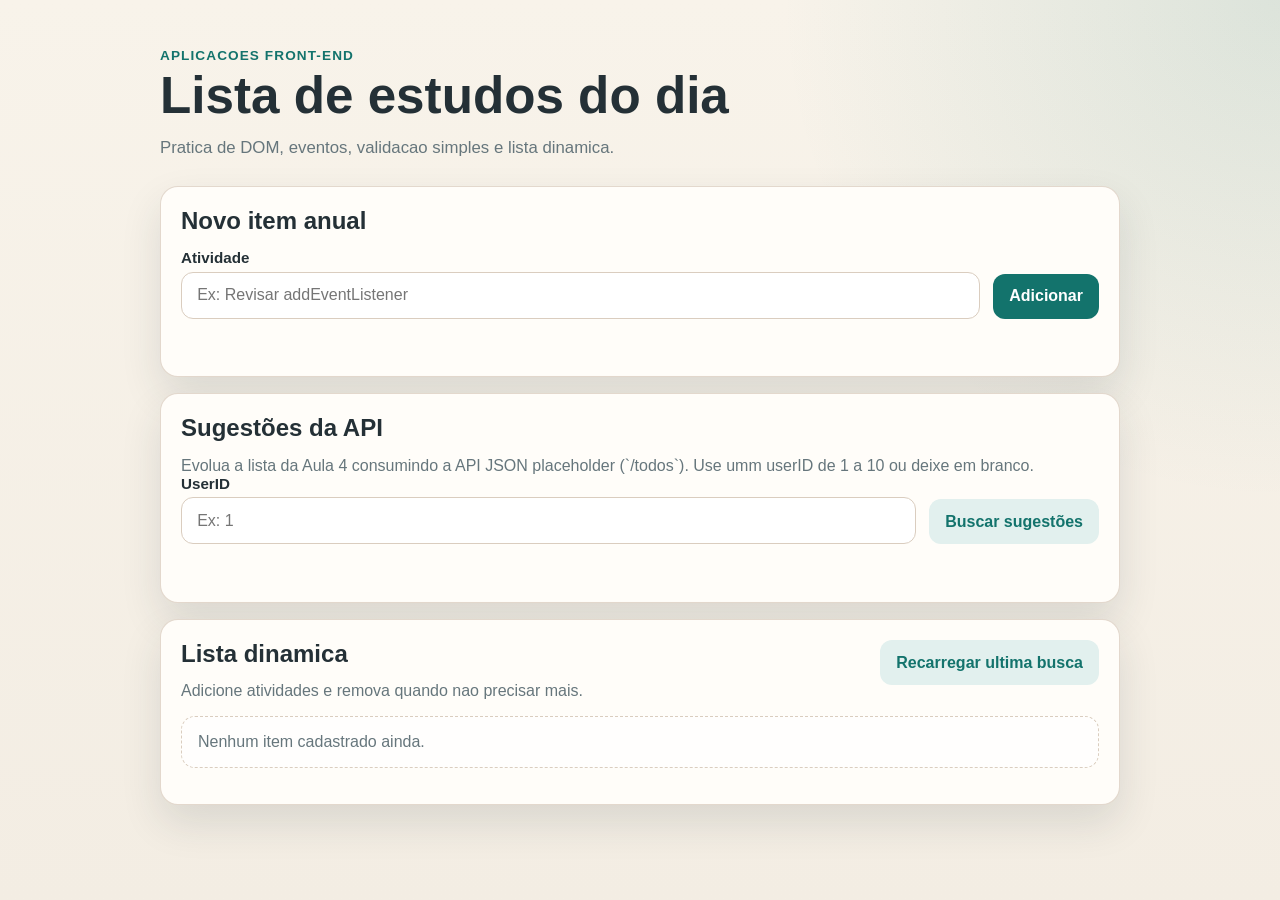
==== index.html @ a68643e6 "fix: Reorganizando projeto" ====
<!doctype html>
<html lang="pt-BR">
<head>
    <meta charset="UTF-8"/>
    <meta name="viewport" content="width=device-width, initial-scale=1.0"/>
    <title>Aula 4 - Lista de estudos</title>
    <link rel="stylesheet" href="assets/css/style.css"/>
</head>
<body>
<header class="hero">
    <div class="container">
        <p class="eyebrow">Aplicacoes Front-End</p>
        <h1>Lista de estudos do dia</h1>
        <p class="hero__text">
            Pratica de DOM, eventos, validacao simples e lista dinamica.
        </p>
    </div>
</header>

<main class="container layout">
    <section class="panel">
        <h2>Novo item anual</h2>

        <form id="study-form" class="study-form">
            <label class="field">
                <span>Atividade</span>
                <input
                        id="study-input"
                        name="title"
                        type="text"
                        placeholder="Ex: Revisar addEventListener"
                />
            </label>

            <button class="btn btn--primary" type="submit">Adicionar</button>
        </form>

        <p id="feedback" class="feedback" aria-live="polite"></p>
    </section>

    <section class="panel">
        <h2>Sugestões da API </h2>
            <p class="panel__subtitle">
                Evolua a lista da Aula 4 consumindo a API JSON placeholder (`/todos`).
                Use umm userID de 1 a 10 ou deixe em branco.
            </p>
        <form action="api-form" class="study-form">
            <label class="field">
                <span>UserID</span>
                <input
                        id="api-user-id"
                        type="text"
                        name="userId"
                        min="1"
                        max="10"
                        placeholder="Ex: 1"
                />
            </label>

            <button class="btn btn--ghost" type="submit">Buscar sugestões</button>
        </form>

        <p id="api-feedback" class="feedback" aria-live="polite"></p>

    </section>

    <section class="panel">


        <div class="panel__header">
            <div>
                <h2>Lista dinamica</h2>
                <p class="panel__subtitle">Adicione atividades e remova quando nao precisar mais.</p>
            </div>
            <button id="reload-button" class="btn btn--ghost" type="button"></button>
        </div>

        <p id="status-message" class="status" aria-live="polite" hidden>
            Sei lá.
        </p>

        <p id="empty-state" class="empty-state" hidden>
            Nenhum item cadastrado ainda.
        </p>

        <ul id="study-list" class="study-list" aria-label="Itens de estudo"></ul>
    </section>
</main>

<script src="assets/js/script.js"></script>
</body>
</html>
---- assets/css/style.css ----
:root {
  --bg: #f3ede3;
  --panel: #fffdf9;
  --ink: #243036;
  --muted: #66767c;
  --line: #dacdbf;
  --accent: #13736c;
  --accent-soft: #e2f0ee;
  --danger: #b84d34;
  --danger-soft: #f8e7e2;
  --warning: #cc8b2d;
  --warning-soft: #f7edd9;
  --shadow: 0 18px 40px rgba(36, 48, 54, 0.12);
  --radius: 18px;
}

* {
  box-sizing: border-box;
}

body {
  margin: 0;
  min-height: 100vh;
  font-family: "Trebuchet MS", "Lucida Sans Unicode", sans-serif;
  color: var(--ink);
  background:
    radial-gradient(circle at top right, rgba(19, 115, 108, 0.12), transparent 32%),
    linear-gradient(180deg, #f8f3ea 0%, var(--bg) 100%);
}

.container {
  width: min(960px, calc(100% - 2rem));
  margin-inline: auto;
}

.hero {
  padding: 3rem 0 1.75rem;
}

.eyebrow {
  margin: 0 0 0.4rem;
  font-size: 0.85rem;
  font-weight: 700;
  letter-spacing: 0.08em;
  text-transform: uppercase;
  color: var(--accent);
}

.hero h1 {
  margin: 0;
  font-size: clamp(2rem, 4vw, 3.2rem);
  line-height: 1.05;
}

.hero__text {
  max-width: 48rem;
  margin: 0.9rem 0 0;
  color: var(--muted);
  font-size: 1.05rem;
}

.layout {
  display: grid;
  gap: 1rem;
  padding-bottom: 2rem;
}

.panel {
  background: var(--panel);
  border: 1px solid rgba(218, 205, 191, 0.75);
  border-radius: var(--radius);
  box-shadow: var(--shadow);
  padding: 1.25rem;
}

.panel h2 {
  margin: 0 0 0.9rem;
}

.panel__header {
  display: flex;
  justify-content: space-between;
  gap: 1rem;
  align-items: flex-start;
}

.panel__subtitle {
  margin: 0.35rem 0 0;
  color: var(--muted);
}

.study-form {
  display: grid;
  grid-template-columns: minmax(0, 1fr) auto;
  gap: 0.85rem;
  align-items: end;
}

.field span {
  display: block;
  margin-bottom: 0.35rem;
  font-size: 0.95rem;
  font-weight: 700;
}

input,
select,
button {
  font: inherit;
}

input,
select {
  width: 100%;
  padding: 0.85rem 0.95rem;
  border: 1px solid var(--line);
  border-radius: 12px;
  background: #fff;
  color: var(--ink);
}

input:focus,
select:focus {
  outline: 3px solid rgba(19, 115, 108, 0.15);
  border-color: var(--accent);
}

.btn {
  border: 0;
  border-radius: 12px;
  padding: 0.85rem 1rem;
  cursor: pointer;
  font-weight: 700;
  transition:
    transform 120ms ease,
    opacity 120ms ease,
    background-color 120ms ease;
}

.btn:hover {
  transform: translateY(-1px);
}

.btn--primary {
  background: var(--accent);
  color: #fff;
}

.btn--ghost {
  background: var(--accent-soft);
  color: var(--accent);
}

.btn--danger {
  background: var(--danger-soft);
  color: var(--danger);
}

.feedback {
  min-height: 1.5rem;
  margin: 0.85rem 0 0;
  font-weight: 700;
  color: var(--muted);
}

.feedback--success {
  color: var(--accent);
}

.feedback--error {
  color: var(--danger);
}

.summary {
  display: flex;
  flex-wrap: wrap;
  gap: 0.5rem;
}

.summary span {
  padding: 0.5rem 0.75rem;
  border-radius: 999px;
  background: #f4ede4;
  color: var(--ink);
  font-size: 0.92rem;
}

.empty-state {
  margin: 1rem 0 0;
  padding: 1rem;
  border: 1px dashed var(--line);
  border-radius: 14px;
  color: var(--muted);
  background: rgba(255, 255, 255, 0.65);
}

.empty-state[hidden] {
  display: none;
}

.study-list {
  list-style: none;
  margin: 1rem 0 0;
  padding: 0;
  display: grid;
  gap: 0.8rem;
}

.study-item {
  display: grid;
  grid-template-columns: minmax(0, 1fr) auto;
  gap: 0.85rem;
  align-items: center;
  padding: 1rem;
  border: 1px solid var(--line);
  border-left: 6px solid var(--warning);
  border-radius: 16px;
  background: #fff;
}

.study-item__title {
  margin: 0;
  font-size: 1.05rem;
  font-weight: 700;
}

@media (max-width: 760px) {
  .study-form {
    grid-template-columns: 1fr;
  }

  .panel__header,
  .study-item {
    grid-template-columns: 1fr;
  }

  .panel__header {
    display: grid;
  }
}
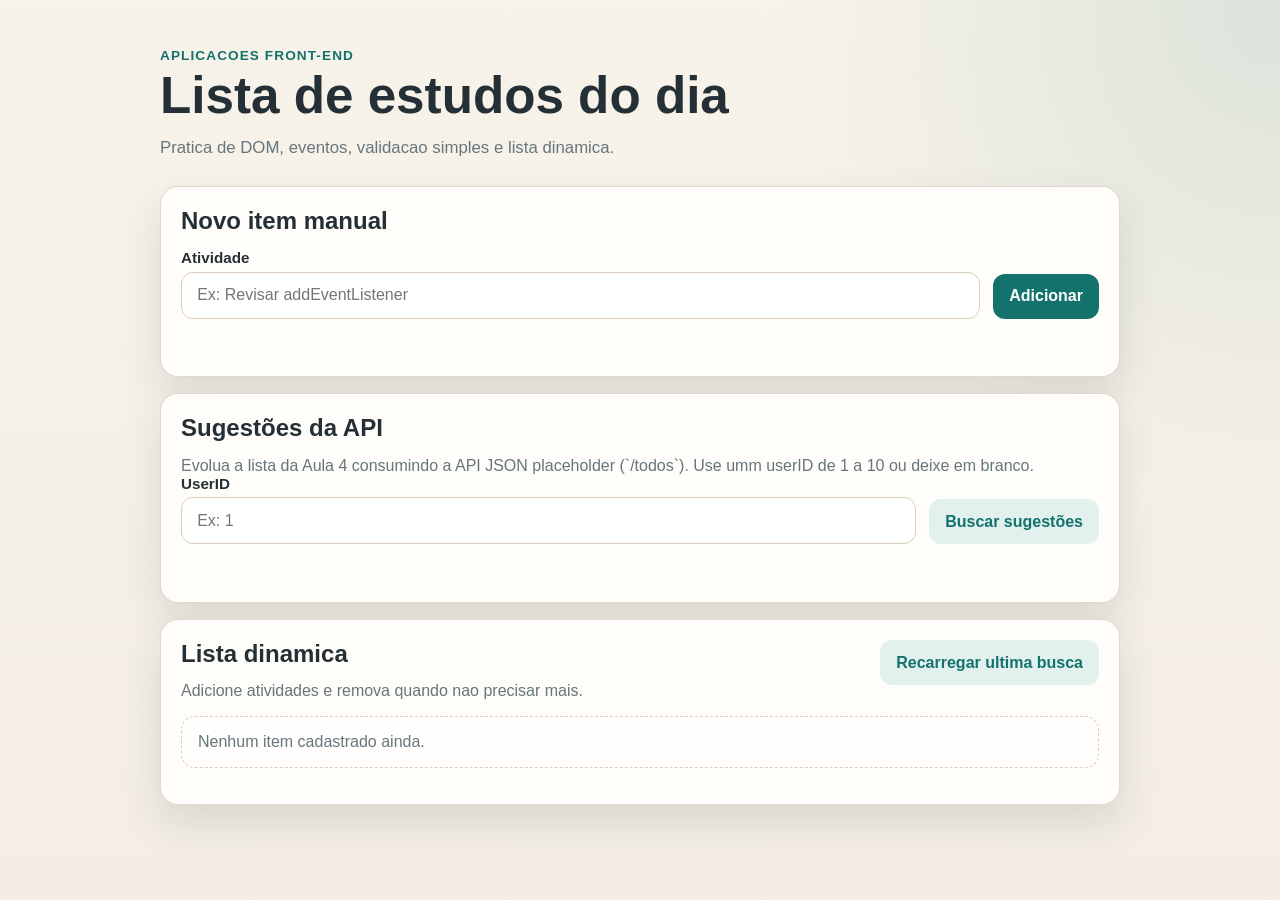
==== commit 7ad3c45b: "refac: Melhorando o JS" ====
--- a/index.html
+++ b/index.html
@@ -19,7 +19,7 @@
 
 <main class="container layout">
     <section class="panel">
-        <h2>Novo item anual</h2>
+        <h2>Novo item manual</h2>
 
         <form id="study-form" class="study-form">
             <label class="field">
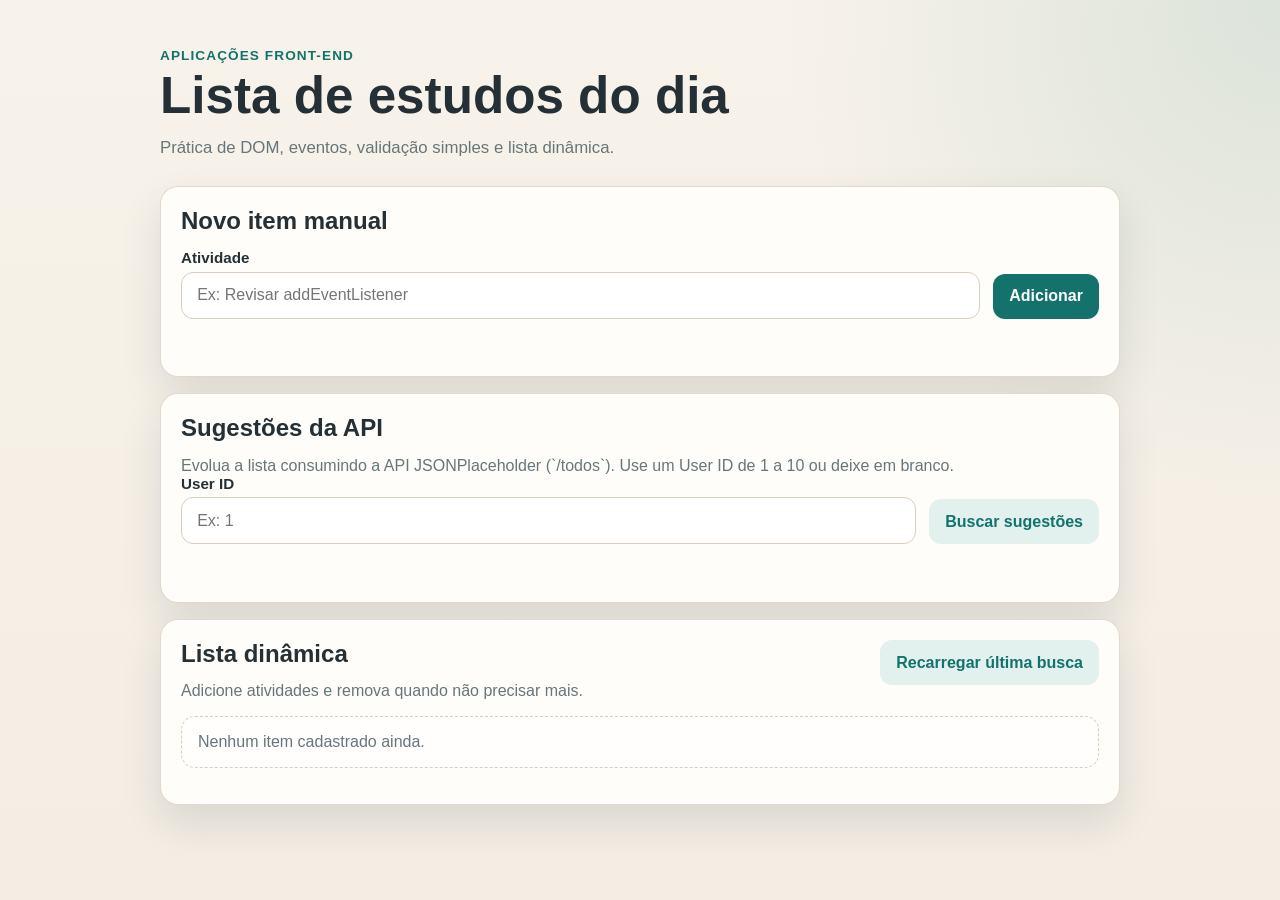
==== commit 65f31537: "refac: Melhorando gramatica" ====
--- a/index.html
+++ b/index.html
@@ -3,16 +3,16 @@
 <head>
     <meta charset="UTF-8"/>
     <meta name="viewport" content="width=device-width, initial-scale=1.0"/>
-    <title>Aula 4 - Lista de estudos</title>
+    <title>Lista de estudos</title>
     <link rel="stylesheet" href="assets/css/style.css"/>
 </head>
 <body>
 <header class="hero">
     <div class="container">
-        <p class="eyebrow">Aplicacoes Front-End</p>
+        <p class="eyebrow">Aplicações Front-End</p>
         <h1>Lista de estudos do dia</h1>
         <p class="hero__text">
-            Pratica de DOM, eventos, validacao simples e lista dinamica.
+            Prática de DOM, eventos, validação simples e lista dinâmica.
         </p>
     </div>
 </header>
@@ -39,14 +39,14 @@
     </section>
 
     <section class="panel">
-        <h2>Sugestões da API </h2>
-            <p class="panel__subtitle">
-                Evolua a lista da Aula 4 consumindo a API JSON placeholder (`/todos`).
-                Use umm userID de 1 a 10 ou deixe em branco.
-            </p>
-        <form action="api-form" class="study-form">
+        <h2>Sugestões da API</h2>
+        <p class="panel__subtitle">
+            Evolua a lista consumindo a API JSONPlaceholder (`/todos`).
+            Use um User ID de 1 a 10 ou deixe em branco.
+        </p>
+        <form id="api-form" class="study-form">
             <label class="field">
-                <span>UserID</span>
+                <span>User ID</span>
                 <input
                         id="api-user-id"
                         type="text"
@@ -61,22 +61,19 @@
         </form>
 
         <p id="api-feedback" class="feedback" aria-live="polite"></p>
-
     </section>
 
     <section class="panel">
-
-
         <div class="panel__header">
             <div>
-                <h2>Lista dinamica</h2>
-                <p class="panel__subtitle">Adicione atividades e remova quando nao precisar mais.</p>
+                <h2>Lista dinâmica</h2>
+                <p class="panel__subtitle">Adicione atividades e remova quando não precisar mais.</p>
             </div>
             <button id="reload-button" class="btn btn--ghost" type="button"></button>
         </div>
 
         <p id="status-message" class="status" aria-live="polite" hidden>
-            Sei lá.
+            Aguardando ações.
         </p>
 
         <p id="empty-state" class="empty-state" hidden>
